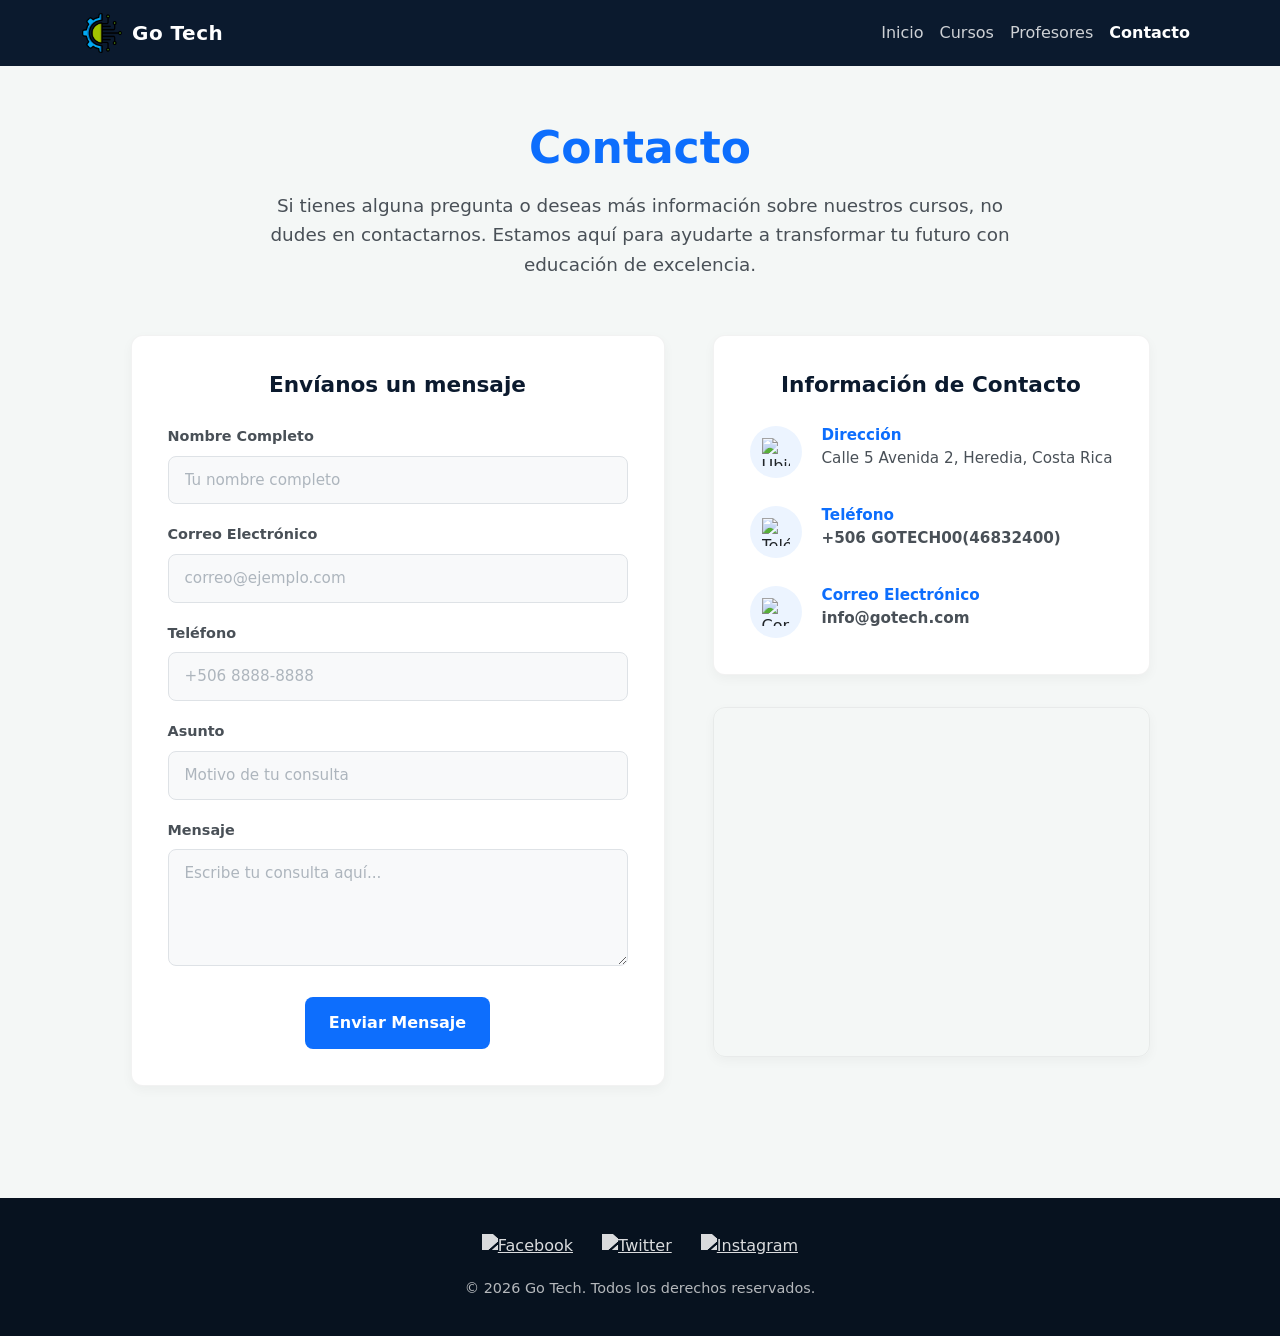
==== Tarea1/contacto.html @ 9d6a941e "feat: implementación página contacto, formulario, mapa y css. Rol 4." ====
<!DOCTYPE html>
<html lang="es">
<head>
  <meta charset="UTF-8">
  <meta name="viewport" content="width=device-width, initial-scale=1.0">
  <title>Go Tech - Contacto</title>
  <link href="./css/bootstrap.min.css" rel="stylesheet">
  <link rel="stylesheet" href="./css/contacto.css">
</head>
<body>

  <!-- ========== NAVBAR ========== -->
  <nav class="navbar navbar-expand-lg navbar-dark" id="mainNav">
    <div class="container">
      <a class="navbar-brand" href="index.html">
        <img src="./images/technology.png" alt="Go Tech">
        Go Tech
      </a>
      <button class="navbar-toggler" type="button" data-bs-toggle="collapse" data-bs-target="#navbarNav">
        <span class="navbar-toggler-icon"></span>
      </button>
      <div class="collapse navbar-collapse" id="navbarNav">
        <ul class="navbar-nav ms-auto">
          <li class="nav-item"><a class="nav-link" href="index.html">Inicio</a></li>
          <li class="nav-item"><a class="nav-link" href="cursos.html">Cursos</a></li>
          <li class="nav-item"><a class="nav-link" href="profesores.html">Profesores</a></li>
          <li class="nav-item"><a class="nav-link active" href="contacto.html">Contacto</a></li>
        </ul>
      </div>
    </div>
  </nav>

  <!-- ========== CONTENIDO PRINCIPAL ========== -->
  <main class="contacto-main-padding">
    
    <div class="container">
      
      <section class="contacto-header">
        <h1>Contacto</h1>
        <p>Si tienes alguna pregunta o deseas más información sobre nuestros cursos, no dudes en contactarnos. Estamos aquí para ayudarte a transformar tu futuro con educación de excelencia.</p>
      </section>

      <div class="row g-5 justify-content-center">
        
        <!-- 2. Formulario -->
        <div class="col-lg-6">
          <div class="contacto-card">
            <h3 class="contacto-card-title">Envíanos un mensaje</h3>
            
            <!-- Formulario HTML5  -->
            <form id="contactForm">
              <div class="contacto-form-group">
                <label for="nombre">Nombre Completo</label>
                <input type="text" class="contacto-input" id="nombre" placeholder="Tu nombre completo" required>
              </div>
              
              <div class="contacto-form-group">
                <label for="correo">Correo Electrónico</label>
                <input type="email" class="contacto-input" id="correo" placeholder="correo@ejemplo.com" required>
              </div>
              
              <div class="contacto-form-group">
                <label for="telefono">Teléfono</label>
                <input type="tel" class="contacto-input" id="telefono" placeholder="+506 8888-8888" required>
              </div>
              
              <div class="contacto-form-group">
                <label for="asunto">Asunto</label>
                <input type="text" class="contacto-input" id="asunto" placeholder="Motivo de tu consulta" required>
              </div>
              
              <div class="contacto-form-group">
                <label for="mensaje">Mensaje</label>
                <textarea class="contacto-input contacto-textarea" id="mensaje" rows="4" placeholder="Escribe tu consulta aquí..." required></textarea>
              </div>
              
              <div class="contacto-btn-container">
                <button type="submit" class="contacto-btn">Enviar Mensaje</button>
              </div>
            </form>
          </div>
        </div>

        <!-- Columna Derecha: Información y mapa -->
        <div class="col-lg-5">
          <div class="contacto-col-derecha">
            
            <!-- 3. Información de contacto de la academia -->
            <div class="contacto-card">
              <h3 class="contacto-card-title">Información de Contacto</h3>
              
              <div class="contacto-info-item">
                <div class="contacto-icon-container">
                  <img src="https://cdn-icons-png.flaticon.com/512/3095/3095583.png" alt="Ubicación" width="28" height="28">
                </div>
                <div class="contacto-info-text">
                  <h5>Dirección</h5>
                  <p>Calle 5 Avenida 2, Heredia, Costa Rica</p>
                </div>
              </div>

              <div class="contacto-info-item">
                <div class="contacto-icon-container">
                  <img src="https://cdn-icons-png.flaticon.com/512/3059/3059502.png" alt="Teléfono" width="28" height="28">
                </div>
                <div class="contacto-info-text">
                  <h5>Teléfono</h5>
                  <p><a href="tel:+506 GOTECH00(46832400)">+506 GOTECH00(46832400)</a></p>
                </div>
              </div>

              <div class="contacto-info-item">
                <div class="contacto-icon-container">
                  <img src="https://cdn-icons-png.flaticon.com/512/2099/2099199.png" alt="Correo" width="28" height="28">
                </div>
                <div class="contacto-info-text">
                  <h5>Correo Electrónico</h5>
                  <p><a href="mailto:info@gotech.com">info@gotech.com</a></p>
                </div>
              </div>
            </div>

            <!-- 4. Mapa incrustado con <iframe> -->
            <div class="mapa-container">
              <iframe 
                src="https://www.google.com/maps/embed?pb=!1m18!1m12!1m3!1d62865.04571939105!2d-84.14811651817448!3d9.99613149633633!2m3!1f0!2f0!3f0!3m2!1i1024!2i768!4f13.1!3m3!1m2!1s0x8fa0fb785a676c81%3A0x28876c24385289f6!2sHeredia%2C%20Costa%20Rica!5e0!3m2!1sen!2scr!4v1716584200000!5m2!1sen!2scr" 
                width="100%" 
                height="100%" 
                style="border:0;" 
                allowfullscreen="" 
                loading="lazy" 
                referrerpolicy="no-referrer-when-downgrade">
              </iframe>
            </div>

          </div>
        </div>

      </div>
    </div>
  </main>

  <!-- ========== FOOTER ========== -->
  <footer class="footer-section">
    <div class="container">
      <div id="social">
        <a href="#"><img src="https://cdn.jsdelivr.net/npm/simple-icons@v11/icons/facebook.svg" alt="Facebook" width="24" height="24"></a>
        <a href="#"><img src="https://cdn.jsdelivr.net/npm/simple-icons@v11/icons/twitter.svg" alt="Twitter" width="24" height="24"></a>
        <a href="#"><img src="https://cdn.jsdelivr.net/npm/simple-icons@v11/icons/instagram.svg" alt="Instagram" width="24" height="24"></a>
      </div>
      <p>&copy; 2026 Go Tech. Todos los derechos reservados.</p>
    </div>
  </footer>

  <!-- SCRIPTS -->
  <script src="./js/bootstrap.bundle.min.js"></script>
  
</body>
</html>
---- Tarea1/css/contacto.css ----
/* Estilos para la página de contacto - Rol 4 */

@import "./style.css";

/* --- ESTILOS DEL CUERPO --- */
body {
  background-color: #f4f7f6; /* Fondo gris claro*/
  font-family: system-ui, -apple-system, "Segoe UI", Roboto, sans-serif;
  color: #212529;
  margin: 0;
  padding: 0;
}

/* --- ESPACIOS DE LA PÁGINA --- */
.contacto-main-padding {
  padding-top: 3.5rem;
  padding-bottom: 5rem;
}

/* --- MENÚ DE NAVEGACIÓN --- */
#mainNav {
  background-color: var(--navbar-bg);
}

#mainNav .navbar-brand {
  font-weight: 700;
  letter-spacing: 0.5px;
  display: flex;
  align-items: center;
  gap: 10px;
}

#mainNav .nav-link {
  color: rgba(255, 255, 255, 0.8);
  transition: color 0.25s ease;
  position: relative;
}

#mainNav .nav-link:hover {
  color: var(--navbar-hover);
}

#mainNav .nav-link.active {
  color: #fff;
  font-weight: 600;
}

.navbar-brand img {
  width: 40px;
  height: 40px;
  border-radius: 50%;
}

/* --- PUNTO 1: ENCABEZADO --- */
.contacto-header {
  text-align: center;
  margin-bottom: 3.5rem;
}

.contacto-header h1 {
  font-size: 2.75rem;
  font-weight: 700;
  color: var(--primary);
  margin-bottom: 1rem;
}

.contacto-header p {
  font-size: 1.15rem;
  color: #495057;
  max-width: 750px;
  margin: 0 auto;
  line-height: 1.6;
}

/* --- TARJETAS --- */
.contacto-card {
  background-color: #ffffff;
  border-radius: 12px;
  padding: 2.25rem;
  box-shadow: 0 4px 12px rgba(0, 0, 0, 0.04);
  border: 1px solid rgba(0, 0, 0, 0.05);
  transition: transform 0.3s ease, box-shadow 0.3s ease;
  margin-bottom: 2rem;
}

.contacto-card:hover {
  transform: translateY(-4px);
  box-shadow: 0 10px 20px rgba(0, 0, 0, 0.07);
}

.contacto-card-title {
  font-size: 1.35rem;
  font-weight: 700;
  color: var(--navbar-bg);
  margin-bottom: 1.75rem;
  text-align: center;
}

/* --- PUNTO 2: FORMULARIO DE CONTACTO --- */
.contacto-form-group {
  margin-bottom: 1.25rem;
}

.contacto-form-group label {
  display: block;
  font-weight: 600;
  font-size: 0.9rem;
  color: #495057;
  margin-bottom: 0.5rem;
}

/* Input y Textarea */
.contacto-input {
  width: 100%;
  padding: 0.75rem 1rem;
  font-size: 0.95rem;
  border-radius: 8px;
  border: 1.5px solid #dee2e6;
  background-color: #f8f9fa;
  color: #212529;
  transition: border-color 0.25s ease, box-shadow 0.25s ease;
  outline: none;
  box-sizing: border-box; /* Previene desbordamiento */
}

.contacto-input::placeholder {
  color: #adb5bd;
}

.contacto-input:focus {
  border-color: var(--primary);
  box-shadow: 0 0 0 4px rgba(13, 110, 253, 0.12);
}

.contacto-textarea {
  resize: vertical;
  min-height: 100px;
}

/* Botón de Enviar */
.contacto-btn-container {
  text-align: center;
  margin-top: 1.5rem;
}

.contacto-btn {
  width: 220 ppx;
  padding: 0.85rem 1.5rem;
  font-size: 1rem;
  font-weight: 600;
  color: #ffffff;
  background-color: var(--primary);
  border: none;
  border-radius: 8px;
  cursor: pointer;
  transition: background-color 0.25s ease, transform 0.15s ease, box-shadow 0.25s ease;
  outline: none;
}

.contacto-btn:hover {
  background-color: var(--primary-dark);
}

.contacto-btn:active {
  transform: scale(0.98);
}

/* --- PUNTO 3: INFORMACIÓN DE CONTACTO  --- */
.contacto-col-derecha {
  display: flex;
  flex-direction: column;
  height: 100%;
}

.contacto-info-item {
  display: flex;
  align-items: flex-start;
  margin-bottom: 1.75rem;
}

.contacto-info-item:last-child {
  margin-bottom: 0;
}

.contacto-icon-container {
  background-color: rgba(13, 110, 253, 0.08); /* Azul Go Tech traslúcido */
  padding: 12px;
  border-radius: 50%;
  display: flex;
  align-items: center;
  justify-content: center;
  margin-right: 1.25rem;
  transition: background-color 0.25s ease;
}

.contacto-info-item:hover .contacto-icon-container {
  background-color: rgba(13, 110, 253, 0.15);
}

.contacto-info-text h5 {
  font-size: 0.95rem;
  font-weight: 700;
  color: var(--primary);
  margin: 0 0 0.25rem 0;
}

.contacto-info-text p {
  font-size: 0.95rem;
  color: #495057;
  margin: 0;
  line-height: 1.4;
}

.contacto-info-text a {
  color: #495057;
  text-decoration: none;
  font-weight: 600;
  transition: color 0.2s ease;
}

.contacto-info-text a:hover {
  color: var(--navbar-hover);
  text-decoration: underline;
}

/* --- PUNTO 4: CONTENEDOR DEL MAPA --- */
.mapa-container {
  height: 350px;
  border-radius: 12px;
  overflow: hidden; /* Mantiene bordes curvos en iframe */
  box-shadow: 0 4px 12px rgba(0, 0, 0, 0.04);
  border: 1px solid rgba(0, 0, 0, 0.05);
  margin-bottom: 2rem;
}

/* --- FOOTER --- */
.footer-section {
  padding: 2.25rem 0;
  background-color: var(--footer-bg);
  color: #fff;
  text-align: center;
}

.footer-section p {
  margin: 0;
  font-size: 0.9rem;
  color: rgba(255, 255, 255, 0.7);
}

#social {
  margin-bottom: 1.25rem;
}

#social a {
  display: inline-block;
  margin: 0 12px;
  transition: transform 0.25s ease, opacity 0.25s ease;
  opacity: 0.85;
}

#social a:hover {
  transform: translateY(-3px);
  opacity: 1;
}

/* Convierte iconos negros en blanco */
#social img {
  filter: brightness(0) invert(1);
}
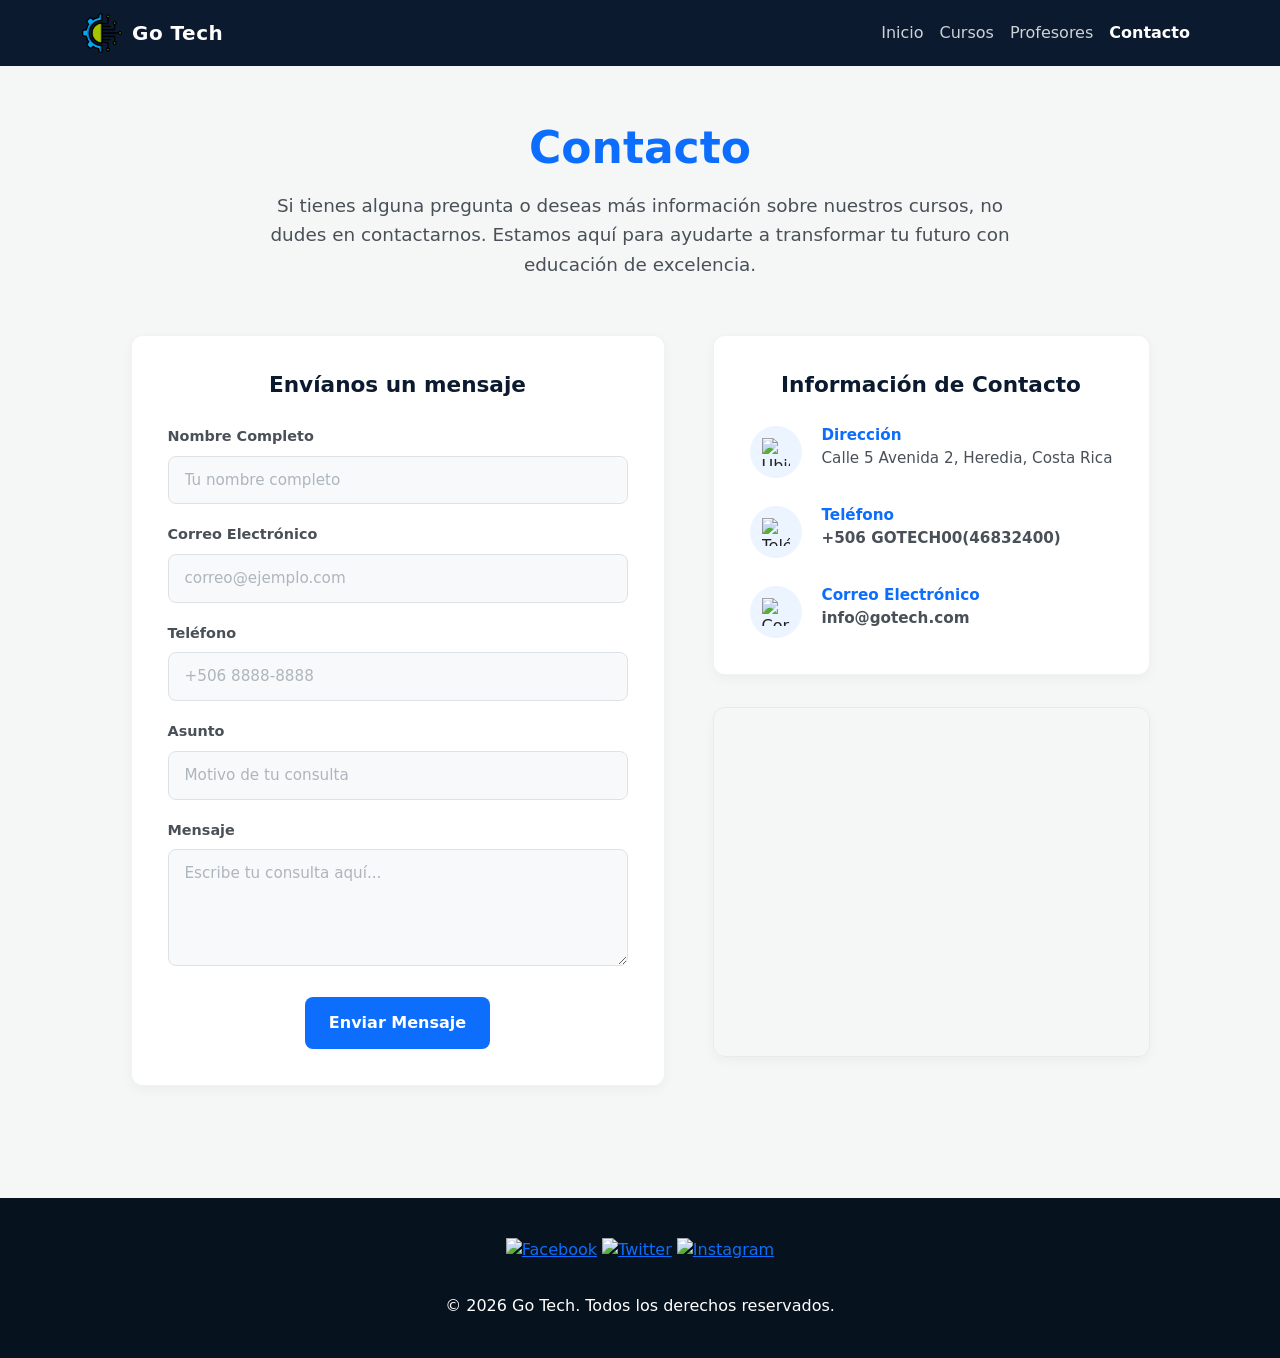
==== commit a1fb582f: "Actualización del Footer de contacto.html y contacto.css" ====
--- a/Tarea1/contacto.html
+++ b/Tarea1/contacto.html
@@ -143,11 +143,12 @@
   <!-- ========== FOOTER ========== -->
   <footer class="footer-section">
     <div class="container">
-      <div id="social">
-        <a href="#"><img src="https://cdn.jsdelivr.net/npm/simple-icons@v11/icons/facebook.svg" alt="Facebook" width="24" height="24"></a>
-        <a href="#"><img src="https://cdn.jsdelivr.net/npm/simple-icons@v11/icons/twitter.svg" alt="Twitter" width="24" height="24"></a>
-        <a href="#"><img src="https://cdn.jsdelivr.net/npm/simple-icons@v11/icons/instagram.svg" alt="Instagram" width="24" height="24"></a>
-      </div>
+      <div class="row">
+        <div id="social">
+            <a href="#"><img src="https://cdn-icons-png.flaticon.com/512/733/733547.png" alt="Facebook" width="24" height="24"></a>
+            <a href="#"><img src="https://cdn-icons-png.flaticon.com/512/733/733558.png" alt="Twitter" width="24" height="24"></a>
+            <a href="#"><img src="https://cdn-icons-png.flaticon.com/512/733/733561.png" alt="Instagram" width="24" height="24"></a>
+       </div>
       <p>&copy; 2026 Go Tech. Todos los derechos reservados.</p>
     </div>
   </footer>
--- a/Tarea1/css/contacto.css
+++ b/Tarea1/css/contacto.css
@@ -235,35 +235,12 @@
 
 /* --- FOOTER --- */
 .footer-section {
-  padding: 2.25rem 0;
+  padding: 1.5rem 0;
   background-color: var(--footer-bg);
   color: #fff;
   text-align: center;
 }
 
-.footer-section p {
-  margin: 0;
-  font-size: 0.9rem;
-  color: rgba(255, 255, 255, 0.7);
-}
-
 #social {
-  margin-bottom: 1.25rem;
-}
-
-#social a {
-  display: inline-block;
-  margin: 0 12px;
-  transition: transform 0.25s ease, opacity 0.25s ease;
-  opacity: 0.85;
-}
-
-#social a:hover {
-  transform: translateY(-3px);
-  opacity: 1;
-}
-
-/* Convierte iconos negros en blanco */
-#social img {
-  filter: brightness(0) invert(1);
+  padding: 1rem 0 2rem 0;
 }
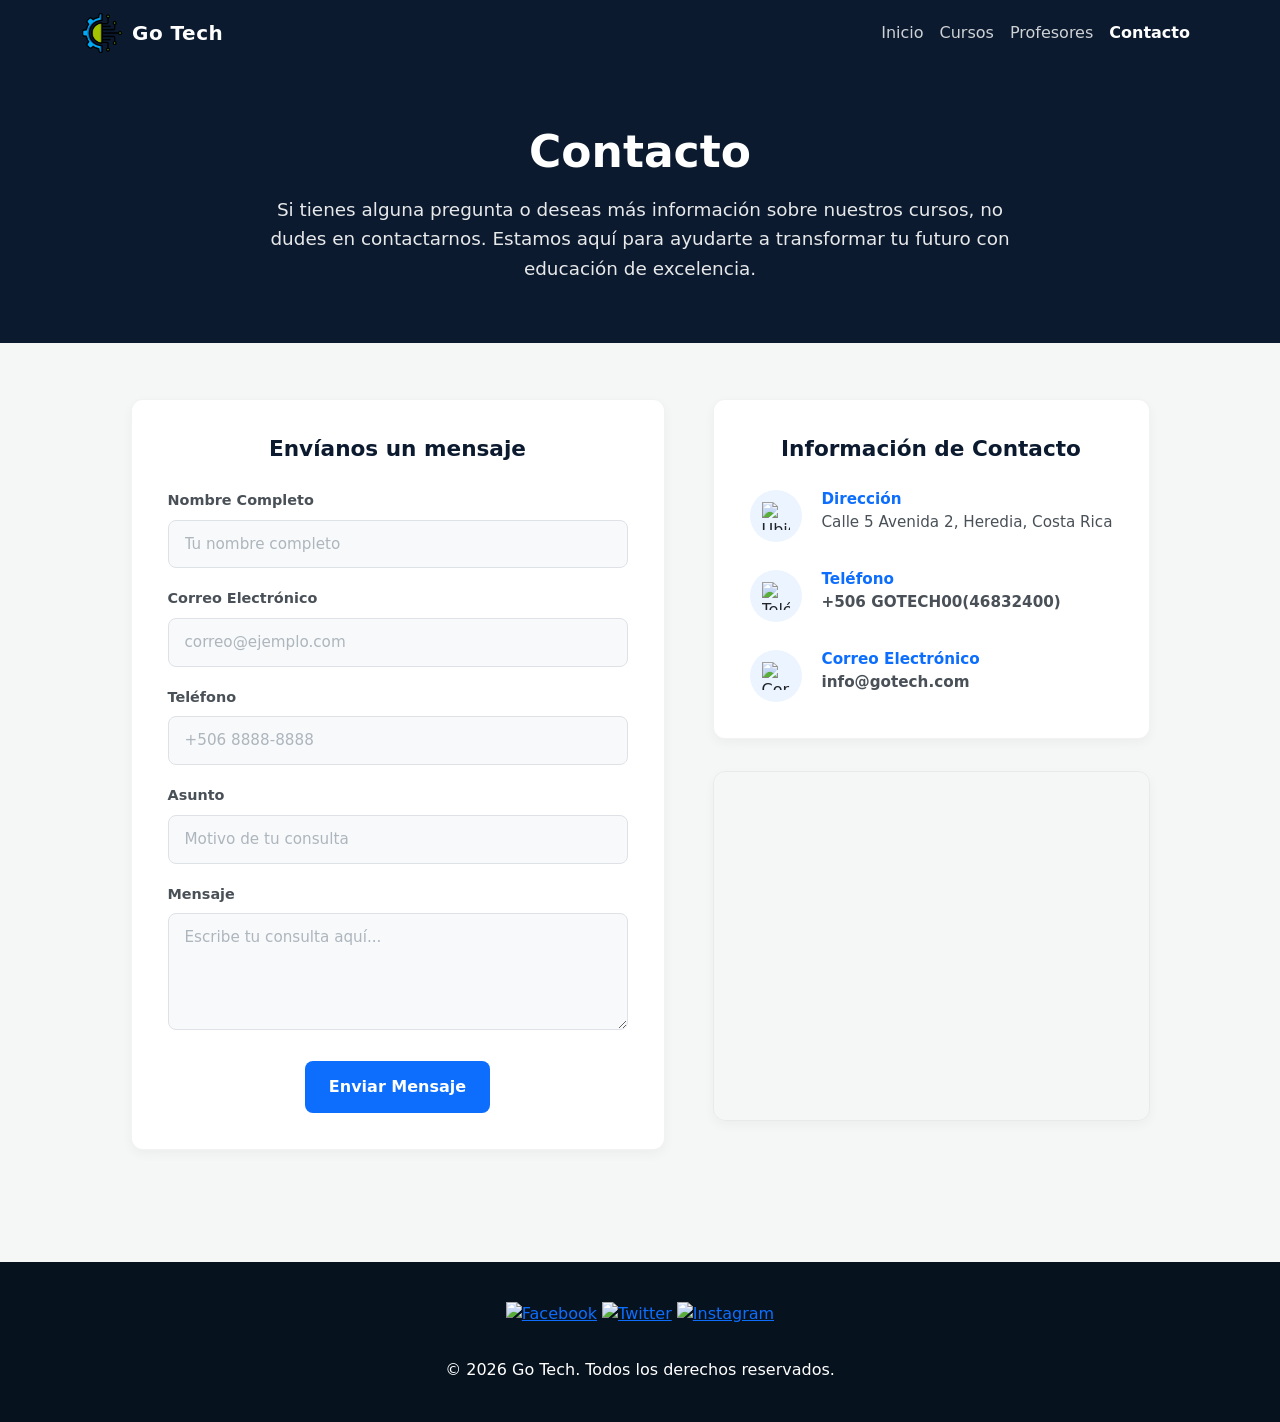
==== commit 571ef7a1: "Actualización encabezado contacto.html y css." ====
--- a/Tarea1/contacto.html
+++ b/Tarea1/contacto.html
@@ -30,16 +30,17 @@
     </div>
   </nav>
 
+  <!-- ========== ENCABEZADO DE LA PÁGINA (Igual a cursos.html) ========== -->
+  <header class="page-header">
+    <div class="container">
+      <h1>Contacto</h1>
+      <p>Si tienes alguna pregunta o deseas más información sobre nuestros cursos, no dudes en contactarnos. Estamos aquí para ayudarte a transformar tu futuro con educación de excelencia.</p>
+    </div>
+  </header>
+
   <!-- ========== CONTENIDO PRINCIPAL ========== -->
   <main class="contacto-main-padding">
-    
     <div class="container">
-      
-      <section class="contacto-header">
-        <h1>Contacto</h1>
-        <p>Si tienes alguna pregunta o deseas más información sobre nuestros cursos, no dudes en contactarnos. Estamos aquí para ayudarte a transformar tu futuro con educación de excelencia.</p>
-      </section>
-
       <div class="row g-5 justify-content-center">
         
         <!-- 2. Formulario -->
--- a/Tarea1/css/contacto.css
+++ b/Tarea1/css/contacto.css
@@ -52,21 +52,23 @@
 }
 
 /* --- PUNTO 1: ENCABEZADO --- */
-.contacto-header {
-  text-align: center;
-  margin-bottom: 3.5rem;
-}
-
-.contacto-header h1 {
+.page-header {
+  background-color: var(--stats-bg);
+  color: white;
+  text-align: center;
+  padding: 60px 0;
+}
+
+.page-header h1 {
   font-size: 2.75rem;
   font-weight: 700;
-  color: var(--primary);
   margin-bottom: 1rem;
-}
-
-.contacto-header p {
+  color: white;
+}
+
+.page-header p {
   font-size: 1.15rem;
-  color: #495057;
+  color: rgba(255, 255, 255, 0.9);
   max-width: 750px;
   margin: 0 auto;
   line-height: 1.6;
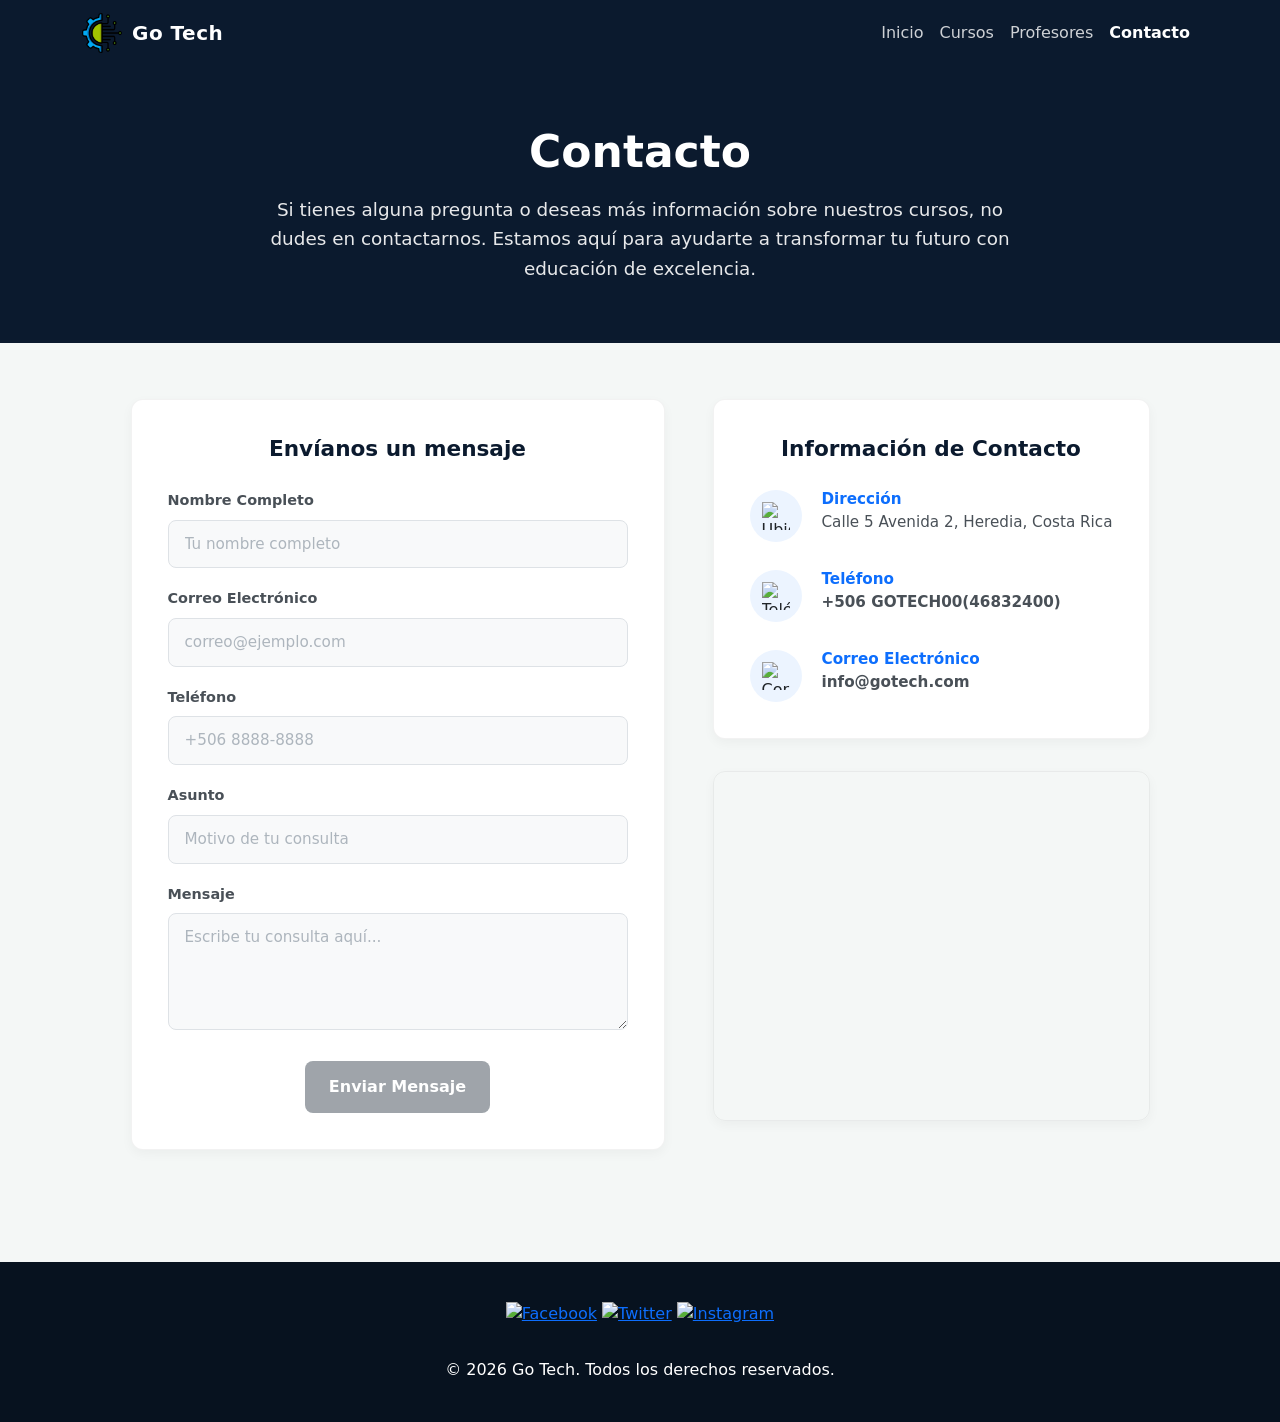
==== commit 8f3b1de1: "feat: se actualiza contacto.html, contacto.css. Se agrega contacto.js con lo requerido." ====
--- a/Tarea1/contacto.html
+++ b/Tarea1/contacto.html
@@ -53,30 +53,37 @@
               <div class="contacto-form-group">
                 <label for="nombre">Nombre Completo</label>
                 <input type="text" class="contacto-input" id="nombre" placeholder="Tu nombre completo" required>
+                <span id="errorNombre" class="error-message" style="color: red; font-size: 0.85rem; display: block; margin: top 5px;"></span>
               </div>
+              
+              
               
               <div class="contacto-form-group">
                 <label for="correo">Correo Electrónico</label>
                 <input type="email" class="contacto-input" id="correo" placeholder="correo@ejemplo.com" required>
+                <span id="errorCorreo" class="error-message" style="color: red; font-size: 0.85rem; display: block; margin: top 5px;"></span>
               </div>
               
               <div class="contacto-form-group">
                 <label for="telefono">Teléfono</label>
                 <input type="tel" class="contacto-input" id="telefono" placeholder="+506 8888-8888" required>
+                <span id="errorTelefono" class="error-message" style="color: red; font-size: 0.85rem; display: block; margin: top 5px;"></span>
               </div>
               
               <div class="contacto-form-group">
                 <label for="asunto">Asunto</label>
                 <input type="text" class="contacto-input" id="asunto" placeholder="Motivo de tu consulta" required>
+                <span id="errorAsunto" class="error-message" style="color: red; font-size: 0.85rem; display: block; margin: top 5px;"></span>
               </div>
               
               <div class="contacto-form-group">
                 <label for="mensaje">Mensaje</label>
                 <textarea class="contacto-input contacto-textarea" id="mensaje" rows="4" placeholder="Escribe tu consulta aquí..." required></textarea>
+                <span id="errorMensaje" class="error-message" style="color: red; font-size: 0.85rem; display: block; margin: top 5px;"></span>
               </div>
               
               <div class="contacto-btn-container">
-                <button type="submit" class="contacto-btn">Enviar Mensaje</button>
+                <button type="submit" class="contacto-btn" id="btnEnviar" disabled>Enviar Mensaje</button>
               </div>
             </form>
           </div>
@@ -156,6 +163,10 @@
 
   <!-- SCRIPTS -->
   <script src="./js/bootstrap.bundle.min.js"></script>
-  
+
+  <!-- ENLACE AL ARCHIVO JS -->
+  <script src="./js/contacto.js"></script>
+
+
 </body>
 </html>
--- a/Tarea1/css/contacto.css
+++ b/Tarea1/css/contacto.css
@@ -159,6 +159,15 @@
   outline: none;
 }
 
+.contacto-btn:disabled {
+  background-color: #6c757d;
+  cursor: not-allowed;
+  opacity: 0.65;
+  box-shadow: none;
+  transform: none;
+}
+
+
 .contacto-btn:hover {
   background-color: var(--primary-dark);
 }
